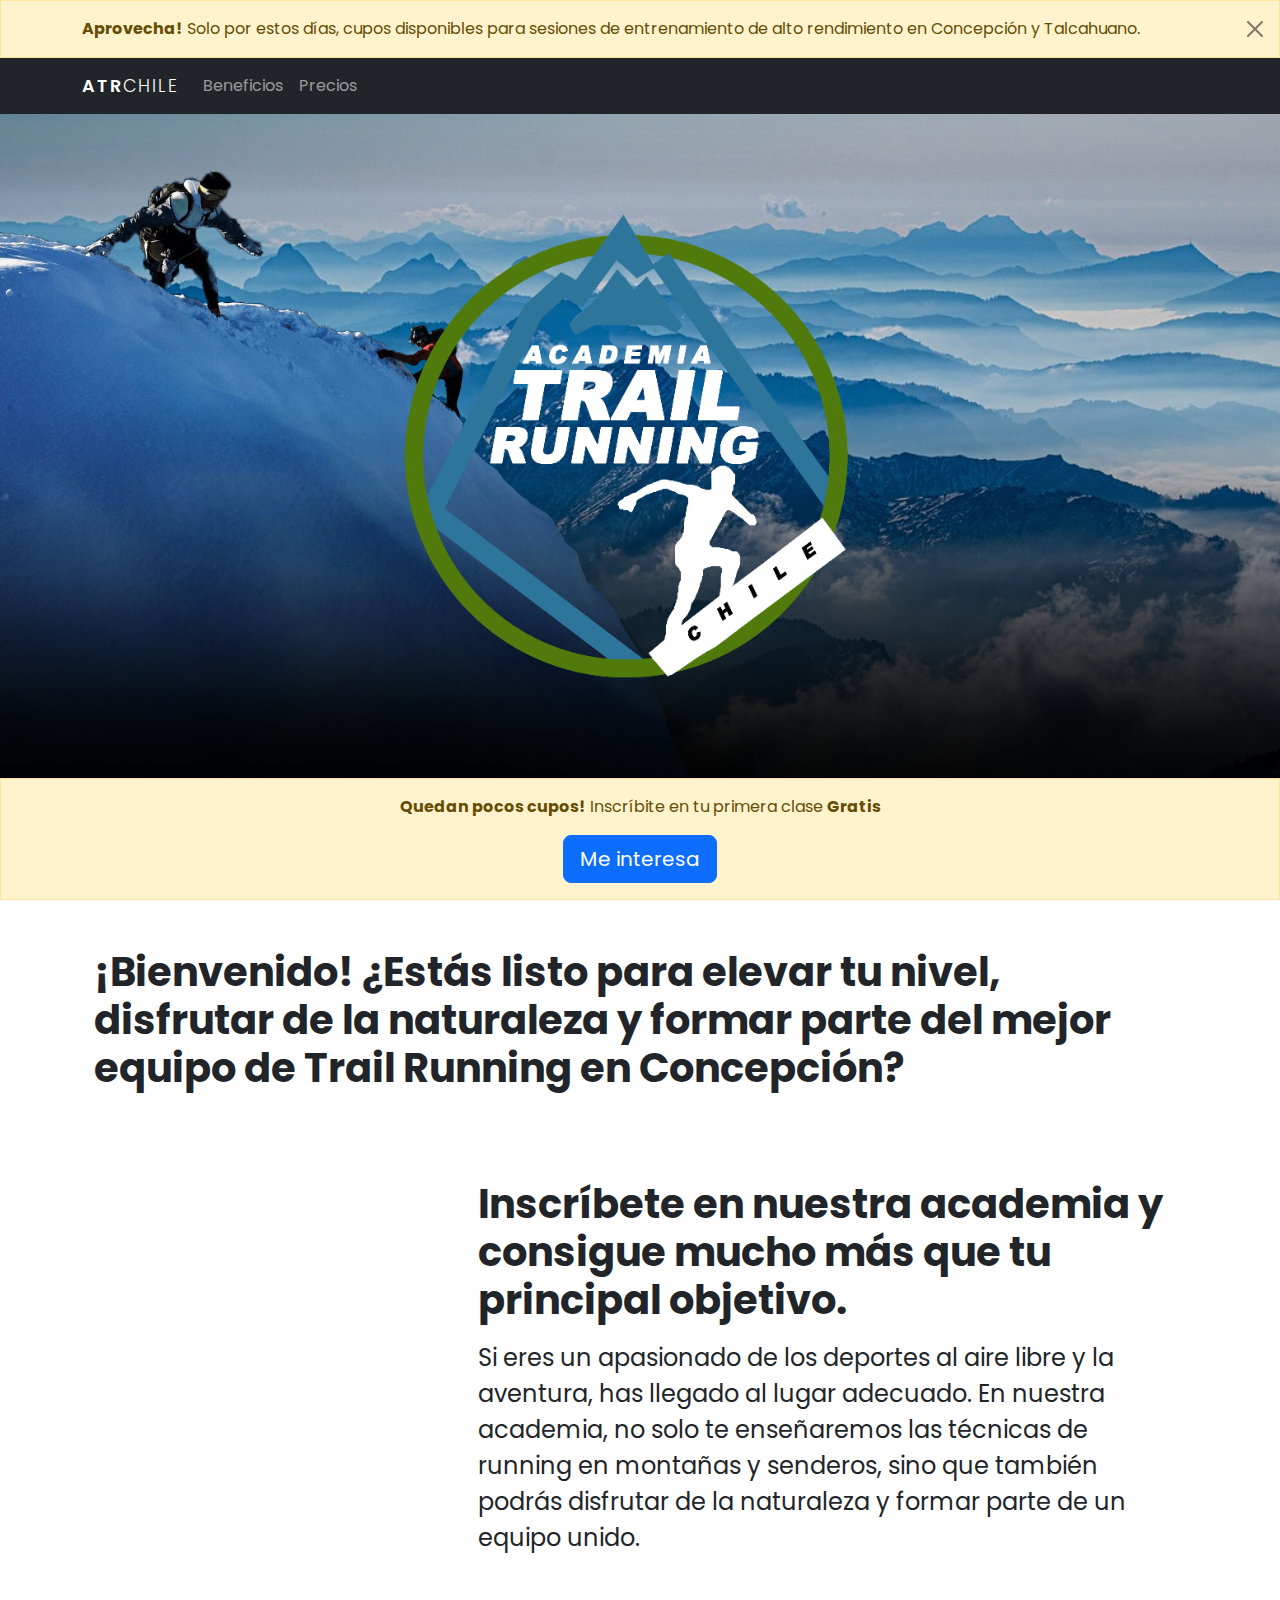
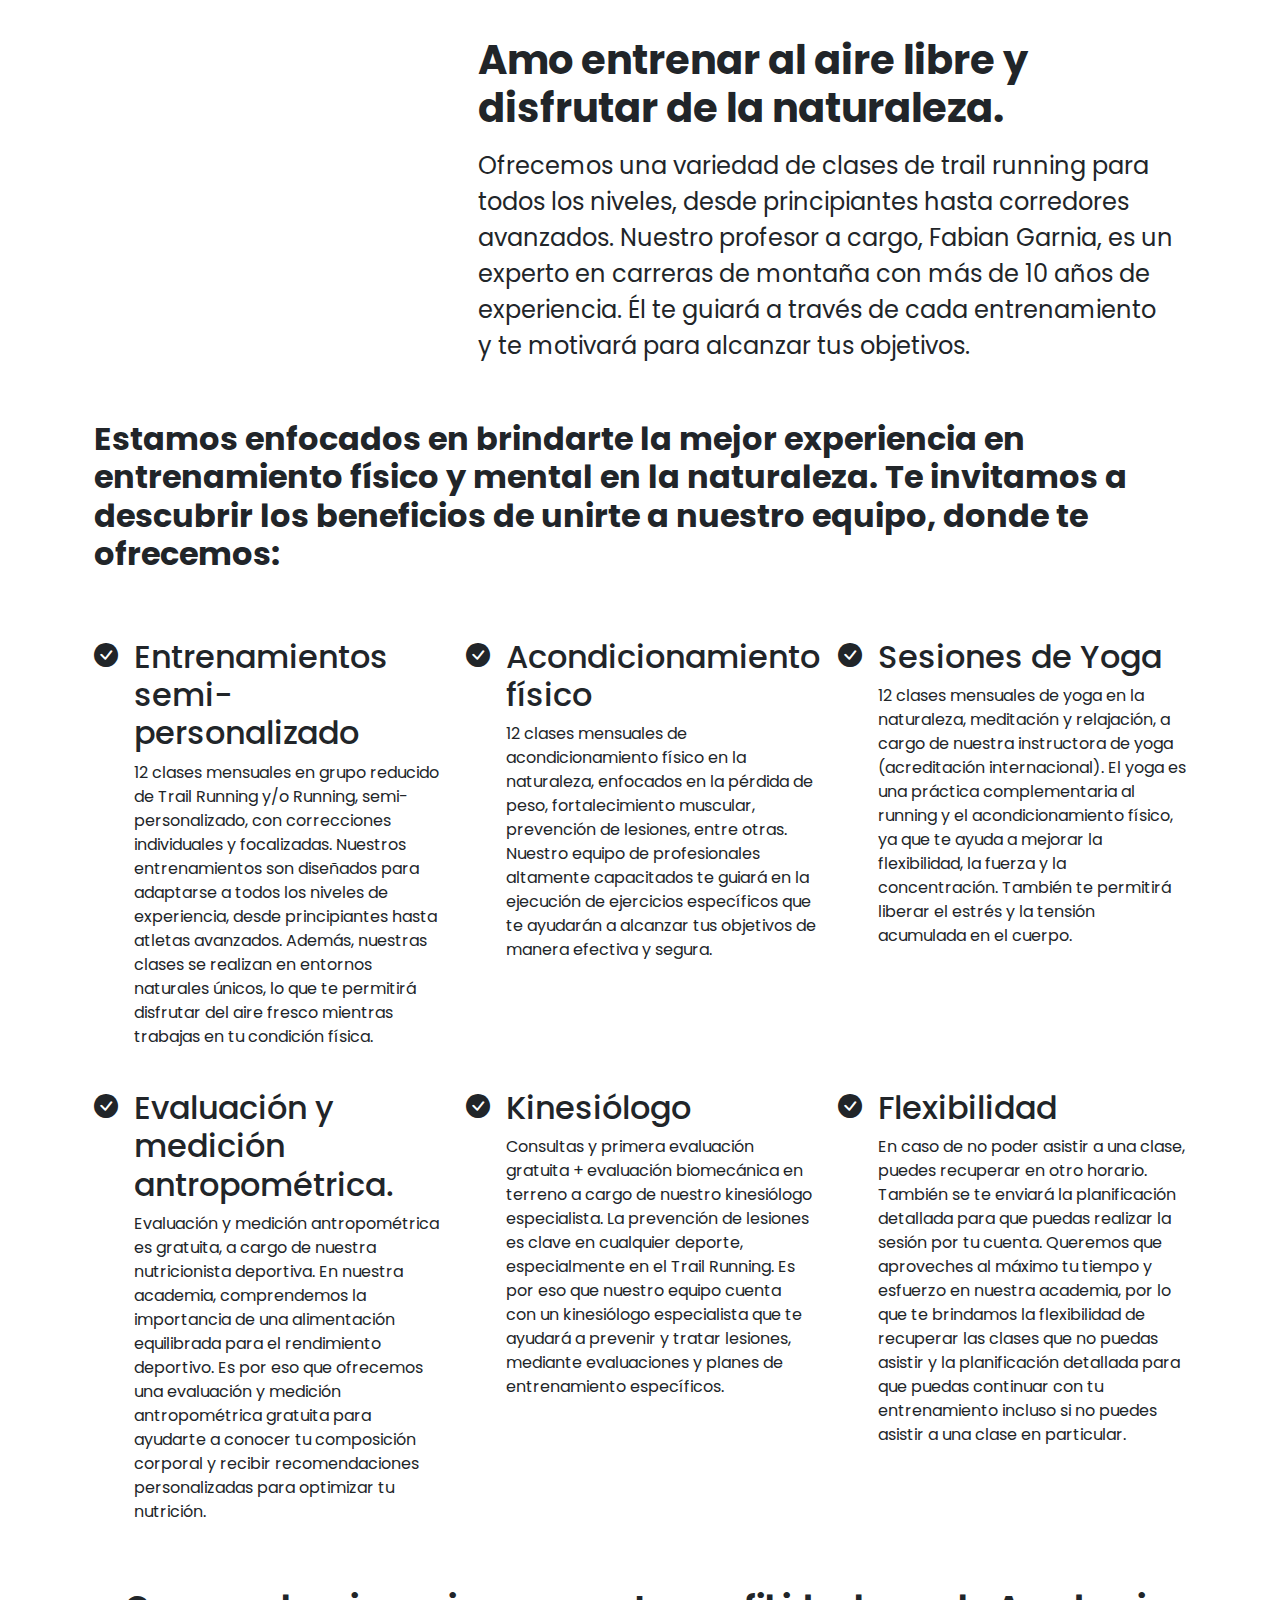
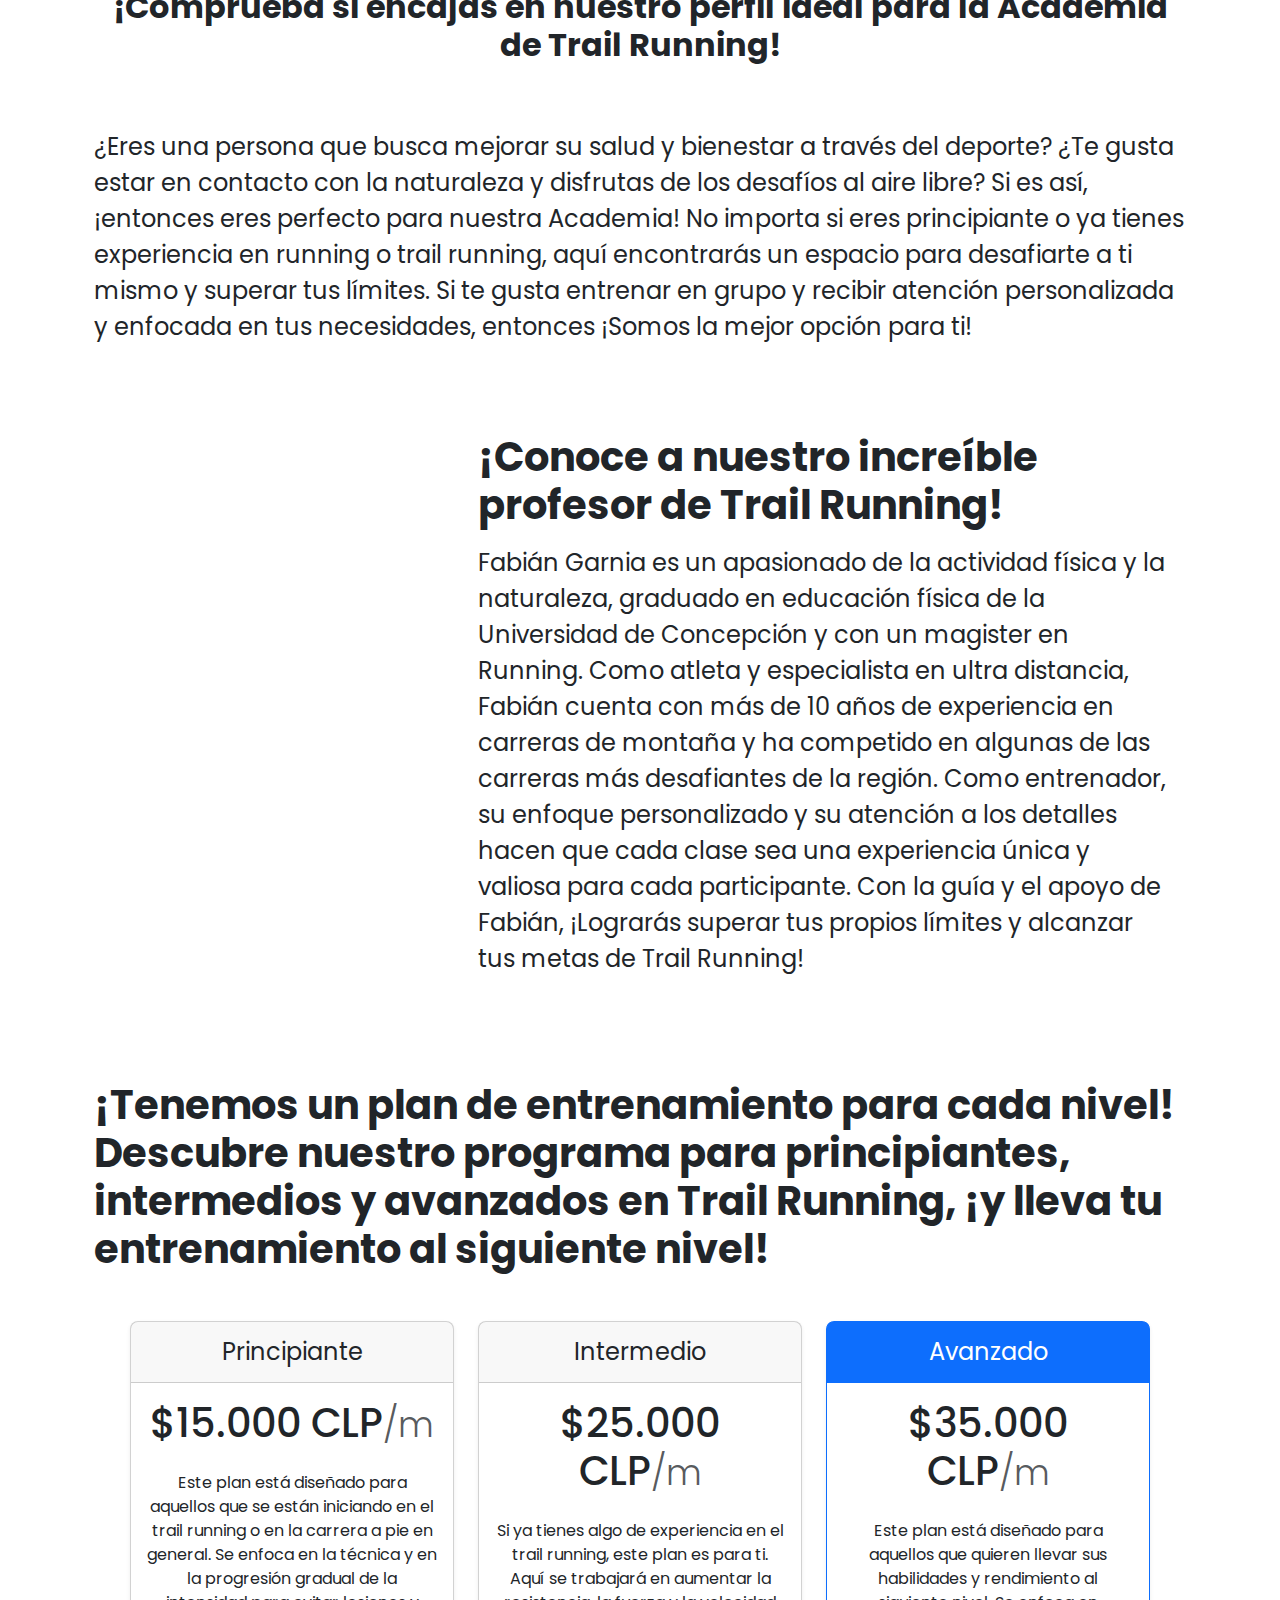
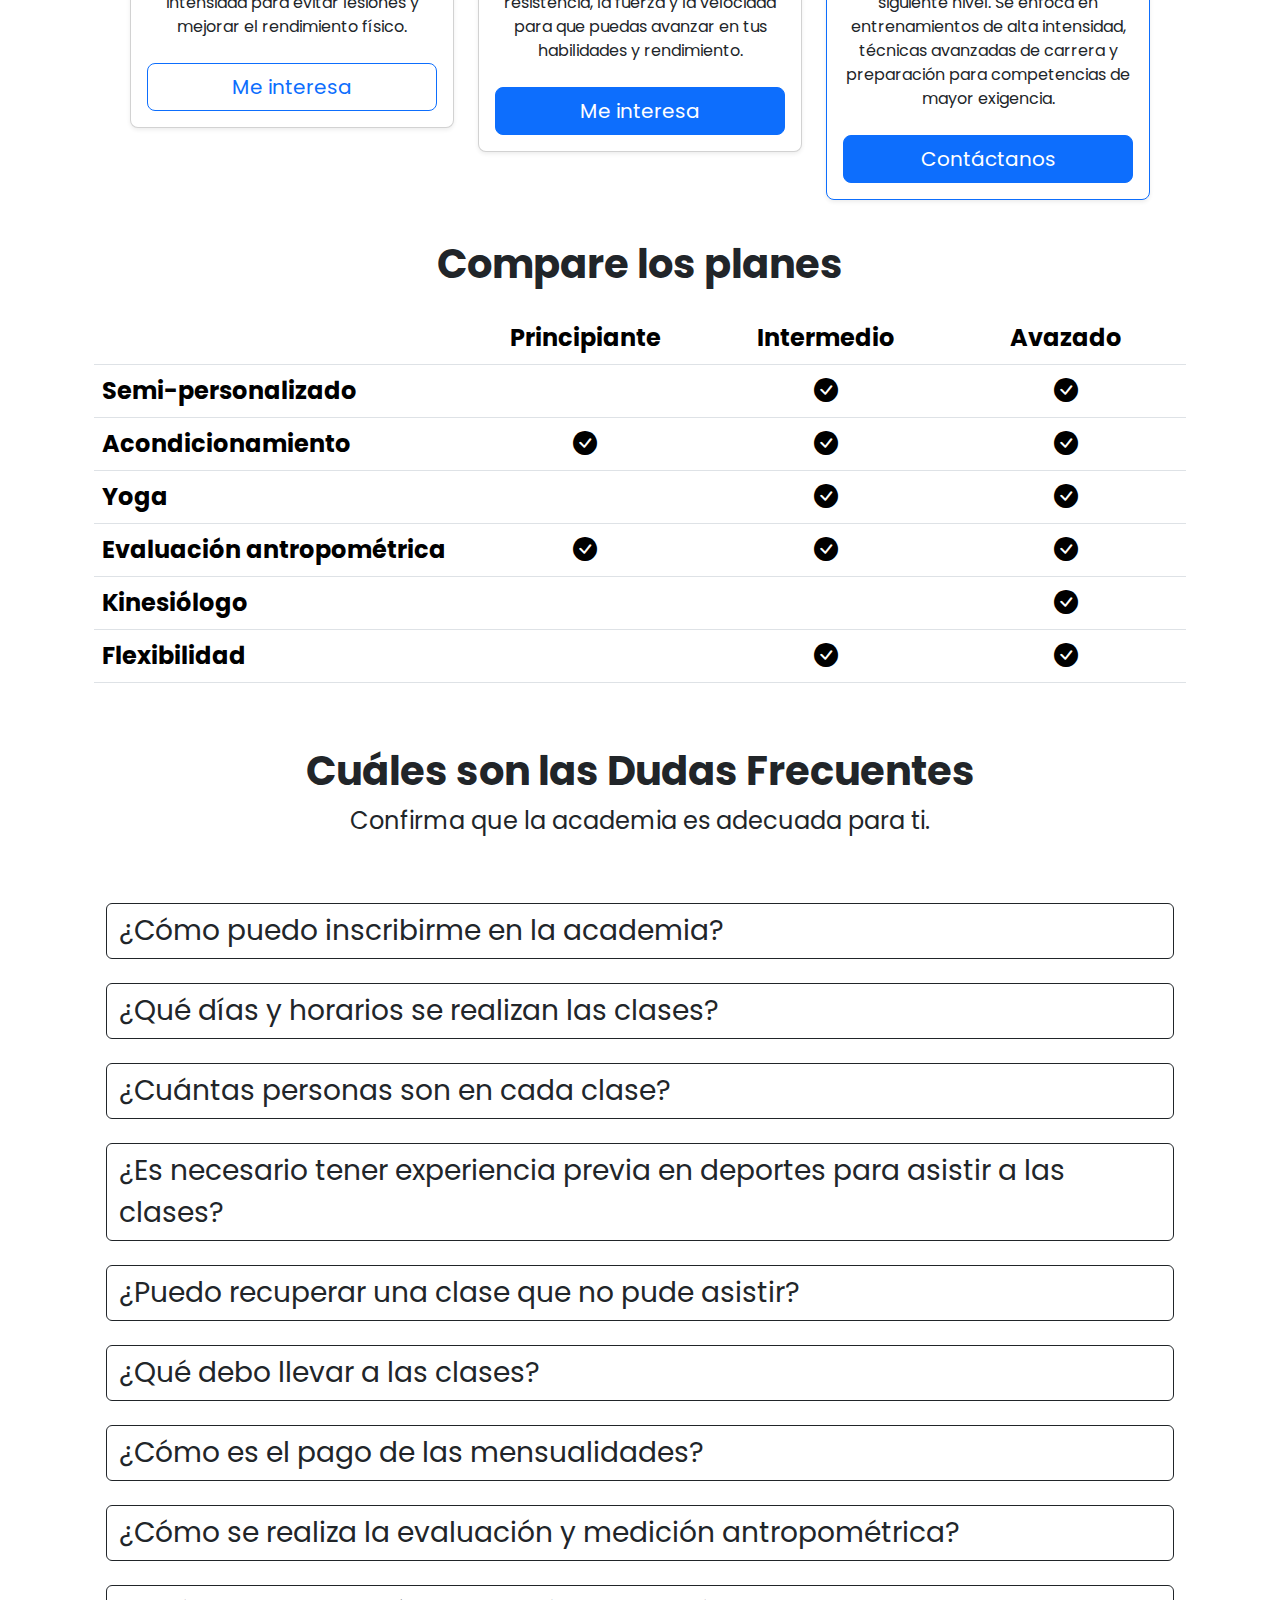
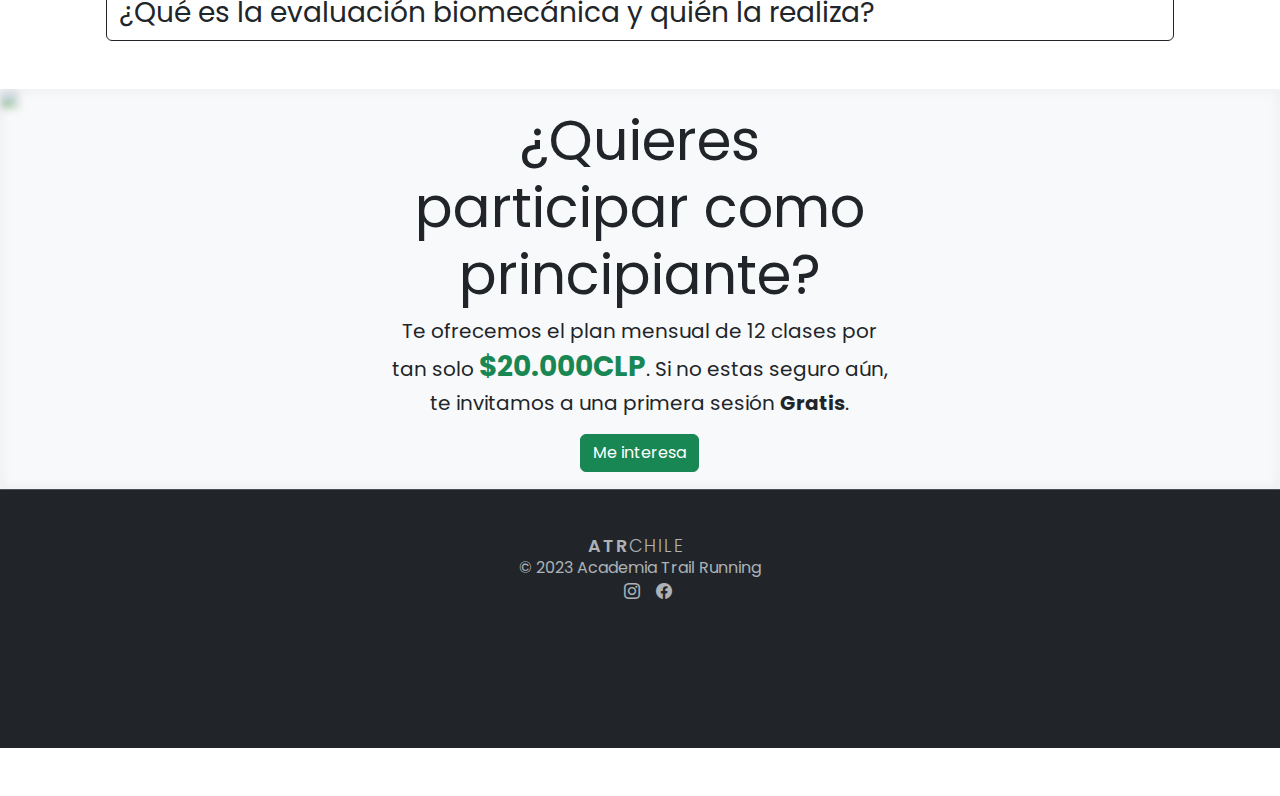
==== index.html @ ecf27f02 "done" ====
<!DOCTYPE html>
<html lang="en">
<head>
    <meta charset="UTF-8">
    <meta name="viewport" content="width=device-width, initial-scale=1.0">
    <meta http-equiv="X-UA-Compatible" content="ie=edge">
    <title>ATRChile</title>
    <link rel="icon" href="./src/assets/favicon.ico" type="image/x-icon">
    <link rel="stylesheet" href="https://cdn.jsdelivr.net/npm/bootstrap@5.3.0-alpha3/dist/css/bootstrap.min.css">
    <link rel="stylesheet" href="./src/index.css">
    <script defer src="https://cdn.jsdelivr.net/npm/bootstrap@5.3.0-alpha3/dist/js/bootstrap.bundle.min.js"></script>
    <script defer src="https://s3-us-west-2.amazonaws.com/s.cdpn.io/16327/gsap-latest-beta.min.js?r=5426"></script>
    <script defer src="https://s3-us-west-2.amazonaws.com/s.cdpn.io/16327/ScrollTrigger.min.js"></script>
    <script defer src="./src/index.js" type="module"></script>
</head>
<body >

    <div class="sticky-t z-2">
        <div class="alert alert-warning alert-dismissible mb-0 px-2 rounded-0 fade show" role="alert">
            <div class="container">
                <strong>Aprovecha!</strong> Solo por estos días, cupos disponibles para sesiones de entrenamiento de alto rendimiento en Concepción y Talcahuano.
                <strong id="counter"></strong>
                <button type="button" class="btn-close" data-bs-dismiss="alert" aria-label="Close"></button>
            </div>
        </div>
    
        <nav class="navbar navbar-expand-lg bg-dark" data-bs-theme="dark">
                <div class="container">
                  <a class="navbar-brand logo" href="#">
                    ATR<span>Chile</span>
                  </a>
                  <button class="navbar-toggler" type="button" data-bs-toggle="collapse" data-bs-target="#navbarNavAltMarkup" aria-controls="navbarNavAltMarkup" aria-expanded="false" aria-label="Toggle navigation">
                    <span class="navbar-toggler-icon"></span>
                  </button>
                  <div class="collapse navbar-collapse" id="navbarNavAltMarkup">
                    <div class="navbar-nav"> 
                      <a class="nav-link" href="#features">Beneficios</a>
                      <a class="nav-link" href="#prices">Precios</a> 
                    </div>
                  </div>
                </div>
        </nav>
    </div>
    
   
 
      <div id='hero'>
        <div class='layer-3 layer parallax'></div>
        <div class='layer-bg layer parallax' data-depth='0.10'></div>
        <div class='layer-1 layer parallax' data-depth='0.30'></div>
        <div class='layer-2 layer parallax z-1' data-depth='0.10'></div> 
      </div>

        

      <div class="container px-4 py-5">
        <h1 class="pb-2 fw-bold display-6">¡Bienvenido! ¿Estás listo para elevar tu nivel, disfrutar de la naturaleza y formar parte del mejor equipo de Trail Running en Concepción?</h1>
      </div>

 
      
        <div class="container">
            <div class="row mb-2">
                <div class="col-md-12">
                  <div class="row g-0 overflow-hidden flex-md-row mb-4 h-md-250 align-items-center">
                    <div class="col-md-4 d-flex justify-content-center">
                      <img class="w-100 " src="./assets/images/bussiness/group.png" alt="" srcset="">
                    </div>
                    <div class="col p-4 d-flex flex-column"> 
                      <h3 class="mb-3 display-6 fw-bold">Inscríbete en nuestra academia y consigue mucho más que tu principal objetivo.</h3> 
                      <p class="card-text mb-auto fs-4">
                        Si eres un apasionado de los deportes al aire libre y la aventura, has llegado al lugar adecuado. En nuestra academia, no solo te enseñaremos las técnicas de running en montañas y senderos, sino que también podrás disfrutar de la naturaleza y formar parte de un equipo unido.
                      </p>
                    </div>
                  </div>
                </div> 
            </div>
        </div>



        <div class="container">
            <div class="row mb-2">
                <div class="col-md-12">
                  <div class="row g-0 overflow-hidden flex-md-row mb-4 h-md-250 align-items-center">
                    <div class="col-md-4 d-flex justify-content-center">
                        <img class="w-100 " src="./assets/images/bussiness/grouptrain.jpeg" alt="" srcset="">
                    </div>
                    
                    <div class="col p-4 d-flex flex-column"> 
                      <h3 class="mb-3 display-6 fw-bold">Amo entrenar al aire libre y disfrutar de la naturaleza.</h3> 
                      <p class="fs-4 mb-auto">
                        Ofrecemos una variedad de clases de trail running para todos los niveles, desde principiantes hasta corredores avanzados. Nuestro profesor a cargo, Fabian Garnia, es un experto en carreras de montaña con más de 10 años de experiencia. Él te guiará a través de cada entrenamiento y te motivará para alcanzar tus objetivos.
                      </p>
                    </div>
                    
                  </div>
                </div> 
            </div>
        </div>
        


        <div class="container px-4 " id="features">
          <h2 class="pb-2 fw-bold">Estamos enfocados en brindarte la mejor experiencia en entrenamiento físico y mental en la naturaleza. Te invitamos a descubrir los beneficios de unirte a nuestro equipo, donde te ofrecemos:</h2>
          <div class="row g-4 py-5 row-cols-1 row-cols-lg-3">
            <div class="col d-flex align-items-start">
              <div class="d-inline-flex align-items-center justify-content-center fs-4 flex-shrink-0 me-3">
                <i class="bi bi-check-circle-fill"></i>
              </div>
              <div>
                <h3 class="fs-2">Entrenamientos semi-personalizado</h3>
                <p>12 clases mensuales en grupo reducido de Trail Running y/o Running, semi-personalizado, con correcciones individuales y focalizadas. Nuestros entrenamientos son diseñados para adaptarse a todos los niveles de experiencia, desde principiantes hasta atletas avanzados. Además, nuestras clases se realizan en entornos naturales únicos, lo que te permitirá disfrutar del aire fresco mientras trabajas en tu condición física.</p>
              </div>
            </div>
            <div class="col d-flex align-items-start">
              <div class="d-inline-flex align-items-center justify-content-center fs-4 flex-shrink-0 me-3">
                <i class="bi bi-check-circle-fill"></i>
              </div>
              <div>
                <h3 class="fs-2">Acondicionamiento físico</h3>
                <p>12 clases mensuales de acondicionamiento físico en la naturaleza, enfocados en la pérdida de peso, fortalecimiento muscular, prevención de lesiones, entre otras. Nuestro equipo de profesionales altamente capacitados te guiará en la ejecución de ejercicios específicos que te ayudarán a alcanzar tus objetivos de manera efectiva y segura.</p>
              </div>
            </div>
            <div class="col d-flex align-items-start">
              <div class="d-inline-flex align-items-center justify-content-center fs-4 flex-shrink-0 me-3">
                <i class="bi bi-check-circle-fill"></i>
              </div>
              <div>
                <h3 class="fs-2">Sesiones de Yoga</h3>
                <p>12 clases mensuales de yoga en la naturaleza, meditación y relajación, a cargo de nuestra instructora de yoga (acreditación internacional). El yoga es una práctica complementaria al running y el acondicionamiento físico, ya que te ayuda a mejorar la flexibilidad, la fuerza y la concentración. También te permitirá liberar el estrés y la tensión acumulada en el cuerpo.</p>
               
              </div>
            </div>


            <div class="col d-flex align-items-start">
              <div class="d-inline-flex align-items-center justify-content-center fs-4 flex-shrink-0 me-3">
                <i class="bi bi-check-circle-fill"></i>
              </div>
              <div>
                <h3 class="fs-2">Evaluación y medición antropométrica.</h3>
                <p>Evaluación y medición antropométrica es gratuita, a cargo de nuestra nutricionista deportiva. En nuestra academia, comprendemos la importancia de una alimentación equilibrada para el rendimiento deportivo. Es por eso que ofrecemos una evaluación y medición antropométrica gratuita para ayudarte a conocer tu composición corporal y recibir recomendaciones personalizadas para optimizar tu nutrición.</p>
              </div>
            </div>


            <div class="col d-flex align-items-start">
              <div class="d-inline-flex align-items-center justify-content-center fs-4 flex-shrink-0 me-3">
                <i class="bi bi-check-circle-fill"></i>
              </div>
              <div>
                <h3 class="fs-2">Kinesiólogo</h3>
                <p>Consultas y primera evaluación gratuita + evaluación biomecánica en terreno a cargo de nuestro kinesiólogo especialista. La prevención de lesiones es clave en cualquier deporte, especialmente en el Trail Running. Es por eso que nuestro equipo cuenta con un kinesiólogo especialista que te ayudará a prevenir y tratar lesiones, mediante evaluaciones y planes de entrenamiento específicos.</p>
               
              </div>
            </div>



            <div class="col d-flex align-items-start">
              <div class="d-inline-flex align-items-center justify-content-center fs-4 flex-shrink-0 me-3">
                <i class="bi bi-check-circle-fill"></i>
              </div>
              <div>
                <h3 class="fs-2">Flexibilidad</h3>
                <p>En caso de no poder asistir a una clase, puedes recuperar en otro horario. También se te enviará la planificación detallada para que puedas realizar la sesión por tu cuenta. Queremos que aproveches al máximo tu tiempo y esfuerzo en nuestra academia, por lo que te brindamos la flexibilidad de recuperar las clases que no puedas asistir y la planificación detallada para que puedas continuar con tu entrenamiento incluso si no puedes asistir a una clase en particular.</p>
               
              </div>
            </div>
          </div>
        </div>


        <div class="container px-4 ">
          <h2 class="pb-2   fw-bold text-center">¡Comprueba si encajas en nuestro perfil ideal para la Academia de Trail Running!</h2>
          <div class="row g-4 py-5 row-cols-1">
            <div class=" d-flex align-items-start">
              <div> 
                <p class="fs-4">¿Eres una persona que busca mejorar su salud y bienestar a través del deporte? ¿Te gusta estar en contacto con la naturaleza y disfrutas de los desafíos al aire libre? Si es así, ¡entonces eres perfecto para nuestra Academia!
                  No importa si eres principiante o ya tienes experiencia en running o trail running, aquí encontrarás un espacio para desafiarte a ti mismo y superar tus límites. Si te gusta entrenar en grupo y recibir atención personalizada y enfocada en tus necesidades, entonces ¡Somos la mejor opción para ti!
                </p>
              </div>
            </div>
          </div>
        </div>



        <div class="container">
          <div class="row mb-2">
              <div class="col-md-12">
                <div class="row g-0 overflow-hidden flex-md-row mb-4 h-md-250 align-items-center">
                  <div class="col-md-4 d-flex justify-content-center">
                      <img class="w-100 " src="./assets/images/bussiness/coach.png" alt="" srcset="">
                  </div>
                  
                  <div class="col p-4 d-flex flex-column"> 
                    <h3 class="mb-3 display-6 fw-bold">¡Conoce a nuestro increíble profesor de Trail Running! </h3> 
                    <p class="fs-4 mb-auto">
                      Fabián Garnia es un apasionado de la actividad física y la naturaleza, graduado en educación física de la Universidad de Concepción y con un magister en Running. Como atleta y especialista en ultra distancia, Fabián cuenta con más de 10 años de experiencia en carreras de montaña y ha competido en algunas de las carreras más desafiantes de la región. Como entrenador, su enfoque personalizado y su atención a los detalles hacen que cada clase sea una experiencia única y valiosa para cada participante. Con la guía y el apoyo de Fabián, ¡Lograrás superar tus propios límites y alcanzar tus metas de Trail Running!
                    </p>
                  </div>
                  
                </div>
              </div> 
          </div>
      </div>

 
      <div class="container px-4 py-5" id="prices">
        <span class="pb-2 fw-bold display-6">¡Tenemos un plan de entrenamiento para cada nivel! Descubre nuestro programa para principiantes, intermedios y avanzados en Trail Running, ¡y lleva tu entrenamiento al siguiente nivel!</span>
      </div>


      <div class="container" >
        <div class="row row-cols-1 row-cols-md-3 mb-3 px-5 text-center">
          <div class="col">
            <div class="card mb-4 rounded-3 shadow-sm">
              <div class="card-header py-3">
                <h4 class="my-0 fw-normal">Principiante</h4>
              </div>
              <div class="card-body">
                <h1 class="card-title pricing-card-title">$15.000 CLP<small class="text-body-secondary fw-light">/m</small></h1>
                <span class="d-block my-4">Este plan está diseñado para aquellos que se están iniciando en el trail running o en la carrera a pie en general. Se enfoca en la técnica y en la progresión gradual de la intensidad para evitar lesiones y mejorar el rendimiento físico.</span>
                <button type="button" class="w-100 btn btn-lg btn-outline-primary">Me interesa</button>
              </div>
            </div>
          </div>
          <div class="col">
            <div class="card mb-4 rounded-3 shadow-sm">
              <div class="card-header py-3">
                <h4 class="my-0 fw-normal">Intermedio</h4>
              </div>
              <div class="card-body">
                <h1 class="card-title pricing-card-title">$25.000 CLP<small class="text-body-secondary fw-light">/m</small></h1>
                <span class="d-block my-4">Si ya tienes algo de experiencia en el trail running, este plan es para ti. Aquí se trabajará en aumentar la resistencia, la fuerza y la velocidad para que puedas avanzar en tus habilidades y rendimiento.</span>
                <button type="button" class="w-100 btn btn-lg btn-primary">Me interesa</button>
              </div>
            </div>
          </div>
          <div class="col">
            <div class="card mb-4 rounded-3 shadow-sm border-primary">
              <div class="card-header py-3 text-bg-primary border-primary">
                <h4 class="my-0 fw-normal">Avanzado</h4>
              </div>
              <div class="card-body">
                <h1 class="card-title pricing-card-title">$35.000 CLP<small class="text-body-secondary fw-light">/m</small></h1>
                <span class="d-block my-4"> Este plan está diseñado para aquellos que quieren llevar sus habilidades y rendimiento al siguiente nivel. Se enfoca en entrenamientos de alta intensidad, técnicas avanzadas de carrera y preparación para competencias de mayor exigencia.</span>
                <button type="button" class="w-100 btn btn-lg btn-primary">Contáctanos</button>
              </div>
            </div>
          </div>
        </div>
      </div>

     
    
      <div class="container">
        <h2 class="display-6 text-center fw-bold mb-4">Compare los planes</h2>
        <div class="fs-4 table-responsive container">
    
          <table class="table text-center px-5">
            <thead>
              <tr>
                <th style="width: 34%;"></th>
                <th style="width: 22%;">Principiante</th>
                <th style="width: 22%;">Intermedio</th>
                <th style="width: 22%;">Avazado</th>
              </tr>
            </thead>
            <tbody>
              <tr>
                <th scope="row" class="text-start">Semi-personalizado</th>
                <td></i></td>
                <td><i class="bi bi-check-circle-fill"></i></td>
                <td><i class="bi bi-check-circle-fill"></i></td>
              </tr>
              <tr>
                <th scope="row" class="text-start">Acondicionamiento</th>
                <td><i class="bi bi-check-circle-fill"></i></td>
                <td><i class="bi bi-check-circle-fill"></i></td>
                <td><i class="bi bi-check-circle-fill"></i></td>
              </tr>
            </tbody>
    
            <tbody>
              
              <tr>
                <th scope="row" class="text-start">Yoga</th>
                <td></td>
                <td><i class="bi bi-check-circle-fill"></i></td>
                <td><i class="bi bi-check-circle-fill"></i></td>
              </tr>
              <tr>
                <th scope="row" class="text-start">Evaluación antropométrica</th>
                <td><i class="bi bi-check-circle-fill"></i></td>
                <td><i class="bi bi-check-circle-fill"></i></td>
                <td><i class="bi bi-check-circle-fill"></i></td>
              </tr>
              <tr>
                <th scope="row" class="text-start">Kinesiólogo</th>
                <td></td>
                <td></td>
                <td><i class="bi bi-check-circle-fill"></i></td>
              </tr>
              <tr>
                <th scope="row" class="text-start">Flexibilidad</th>
                <td></td>
                <td><i class="bi bi-check-circle-fill"></i></td>
                <td><i class="bi bi-check-circle-fill"></i></td>
              </tr>
            </tbody>
          </table>
        </div>
       
      </div>



      <div class="container px-4 py-5">
        <span class="d-block text-center pb-2 fw-bold display-6">Cuáles son las Dudas Frecuentes</span>
        <p class="d-block text-center fs-4">Confirma que la academia es adecuada para ti.</p>
      </div>

      <div class="container mb-5">

        <div class="qa px-4 mb-4">
          <button type="button" class="btn w-100 text-start button btn-outline-dark fs-3" data-bs-toggle="collapse" data-bs-target="#a1" aria-expanded="false" aria-controls="a1">
            ¿Cómo puedo inscribirme en la academia?
          </button>
          
          <div class="collapse" id="a1">
            <div class="card card-body fs-4">
              Puedes inscribirte en la academia a través de nuestro sitio web o visitando cualquiera de nuestras sedes en Concepción o Talcahuano.          </div>
          </div>
        </div>

        <div class="qa px-4 mb-4">
          <button type="button" class="btn w-100 text-start button btn-outline-dark fs-3" data-bs-toggle="collapse" data-bs-target="#a2" aria-expanded="false" aria-controls="a2">
            ¿Qué días y horarios se realizan las clases?
          </button>
          
          <div class="collapse" id="a2">
            <div class="card card-body fs-4">
              Las clases se realizan de lunes a sábado, en horarios tanto matutinos como vespertinos. Te invitamos a revisar nuestro calendario de clases para que puedas escoger los horarios que más se acomoden a tus necesidades.
            </div>
          </div>
        </div>


        <div class="qa px-4 mb-4">
          <button type="button" class="btn w-100 text-start button btn-outline-dark fs-3" data-bs-toggle="collapse" data-bs-target="#a3" aria-expanded="false" aria-controls="a3">
            ¿Cuántas personas son en cada clase?
          </button>
          
          <div class="collapse" id="a3">
            <div class="card card-body fs-4">
              Las clases son en grupos reducidos para garantizar un seguimiento personalizado y enfocado en tus necesidades. En Trail Running y Running, la cantidad máxima de participantes es de 15 personas, mientras que en Yoga son de 10 personas.
            </div>
          </div>
        </div>


        <div class="qa px-4 mb-4">
          <button type="button" class="btn w-100 text-start button btn-outline-dark fs-3" data-bs-toggle="collapse" data-bs-target="#a4" aria-expanded="false" aria-controls="a4">
            ¿Es necesario tener experiencia previa en deportes para asistir a las clases?
          </button>
          
          <div class="collapse" id="a4">
            <div class="card card-body fs-4">
              No es necesario tener experiencia previa en deportes para asistir a nuestras clases. Contamos con planes para principiantes, intermedios y avanzados, por lo que podrás elegir el que más se ajuste a tus necesidades.
            </div>
          </div>
        </div>


        <div class="qa px-4 mb-4">
          <button type="button" class="btn w-100 text-start button btn-outline-dark fs-3" data-bs-toggle="collapse" data-bs-target="#a5" aria-expanded="false" aria-controls="a5">
            ¿Puedo recuperar una clase que no pude asistir?
          </button>
          
          <div class="collapse" id="a5">
            <div class="card card-body fs-4">
              Sí, si no puedes asistir a una clase, puedes recuperarla en otro horario o día. Además, te enviaremos la planificación detallada para que puedas realizar la sesión por tu cuenta.
            </div>
          </div>
        </div>

        <div class="qa px-4 mb-4">
          <button type="button" class="btn w-100 text-start button btn-outline-dark fs-3" data-bs-toggle="collapse" data-bs-target="#a6" aria-expanded="false" aria-controls="a6">
            ¿Qué debo llevar a las clases?
          </button>
          
          <div class="collapse" id="a6">
            <div class="card card-body fs-4">
              Debes llevar ropa cómoda y adecuada para hacer deporte, zapatillas de running o trail running, una botella de agua y una toalla. En caso de las clases de Yoga, también debes traer una esterilla.
            </div>
          </div>
        </div>

        <div class="qa px-4 mb-4">
          <button type="button" class="btn w-100 text-start button btn-outline-dark fs-3" data-bs-toggle="collapse" data-bs-target="#a7" aria-expanded="false" aria-controls="a7">
            ¿Cómo es el pago de las mensualidades?
          </button>
          
          <div class="collapse" id="a7">
            <div class="card card-body fs-4">
              El pago de las mensualidades se realiza a través de transferencia electrónica o en nuestras sedes con tarjeta de crédito o débito.
            </div>
          </div>
        </div>

        <div class="qa px-4 mb-4">
          <button type="button" class="btn w-100 text-start button btn-outline-dark fs-3" data-bs-toggle="collapse" data-bs-target="#a8" aria-expanded="false" aria-controls="a8">
            ¿Cómo se realiza la evaluación y medición antropométrica?
          </button>
          
          <div class="collapse" id="a8">
            <div class="card card-body fs-4">
              La primera evaluación y medición antropométrica es gratuita y es realizada por nuestra nutricionista deportiva. Se toman medidas de peso, estatura, índice de masa corporal, porcentaje de grasa corporal, entre otras.
            </div>
          </div>
        </div>

        <div class="qa px-4 mb-4">
          <button type="button" class="btn w-100 text-start button btn-outline-dark fs-3" data-bs-toggle="collapse" data-bs-target="#a9" aria-expanded="false" aria-controls="a9">
            ¿Qué es la evaluación biomecánica y quién la realiza?
          </button>
          
          <div class="collapse" id="a9">
            <div class="card card-body fs-4">
              La evaluación biomecánica es una evaluación en terreno a cargo de nuestro kinesiólogo especialista para detectar problemas de postura o lesiones musculares. La primera evaluación es gratuita.
            </div>
          </div>
        </div>
      </div>
  





    <div class="position-relative overflow-hidden mb-0 text-center bg-body-tertiary d-flex justify-content-center align-items-center">
        <div class="col-md-5 position-absolute z-1">
          <div class="container">
              <h1 class="display-4 fw-normal">¿Quieres participar como principiante?</h1>
              <p class="lead fw-normal">Te ofrecemos el plan mensual de 12 clases por tan solo <strong class="text-success fs-3">$20.000CLP</strong>. Si no estas seguro aún, te invitamos a una primera sesión <strong>Gratis</strong>.</p>
              <a class="btn btn-success" href="#">Me interesa</a>
          </div>
        </div>
        <img class="img-banner-1" src="./assets/images/bussiness/subscribe.jpg" alt="" />
    </div>



      <footer class="d-flex mt-0 mb-5 p-5  border-top bg-dark" data-bs-theme="dark">
            <div class="container mb-5 d-flex flex-column justify-content-center align-items-center">
                <div class="col-md-12  d-flex flex-column text-center justify-content-center align-items-center">
                  <a href="/" class="mb-3 me-2 mb-md-0 logo text-body-secondary text-decoration-none lh-1">
                    ATR<span>Chile</span>
                  </a>
                  <span class="mb-3 mb-md-0 text-body-secondary">© 2023 Academia Trail Running</span>
                </div>
            
                <ul class="nav mb-5 col-md-12 list-unstyled text-center d-flex justify-content-center">
                  <li class="ms-3"><a class="text-body-secondary" href="#"><i class="bi bi-instagram"></i></a></li>
                  <li class="ms-3"><a class="text-body-secondary" href="#"><i class="bi bi-facebook"></i></a></li>
                </ul>
            </div>
      </footer>

      <div class="z-2 alert alert-warning alert-dismissible mb-0 px-2 rounded-0 sticky-b fade show" role="alert">
            <div class="container d-flex flex-column align-items-center">
                <p class="text-center">
                  <strong>Quedan pocos cupos!</strong> Inscríbite en tu primera clase <strong>Gratis</strong>
                </p>
                <button class="btn btn-primary btn-lg w-fit" type="button">Me interesa</button>
            </div>
      </div>
    
</body>

</html>
---- src/index.css ----
@import url("https://fonts.googleapis.com/css2?family=Poppins:wght@300;400;600&display=swap");
@import url("https://cdn.jsdelivr.net/npm/bootstrap-icons@1.3.0/font/bootstrap-icons.css");

@import "./assets/css/settings.css";

@import "./assets/css/nav.css";
@import "./assets/css/logo.css";
@import "./assets/css/sticky.css";
@import "./assets/css/banner.css";
@import "./assets/css/alert.css"; 
@import "./assets/css/myHero.css";

 
body {
  font-family: "Poppins", sans-serif;
}
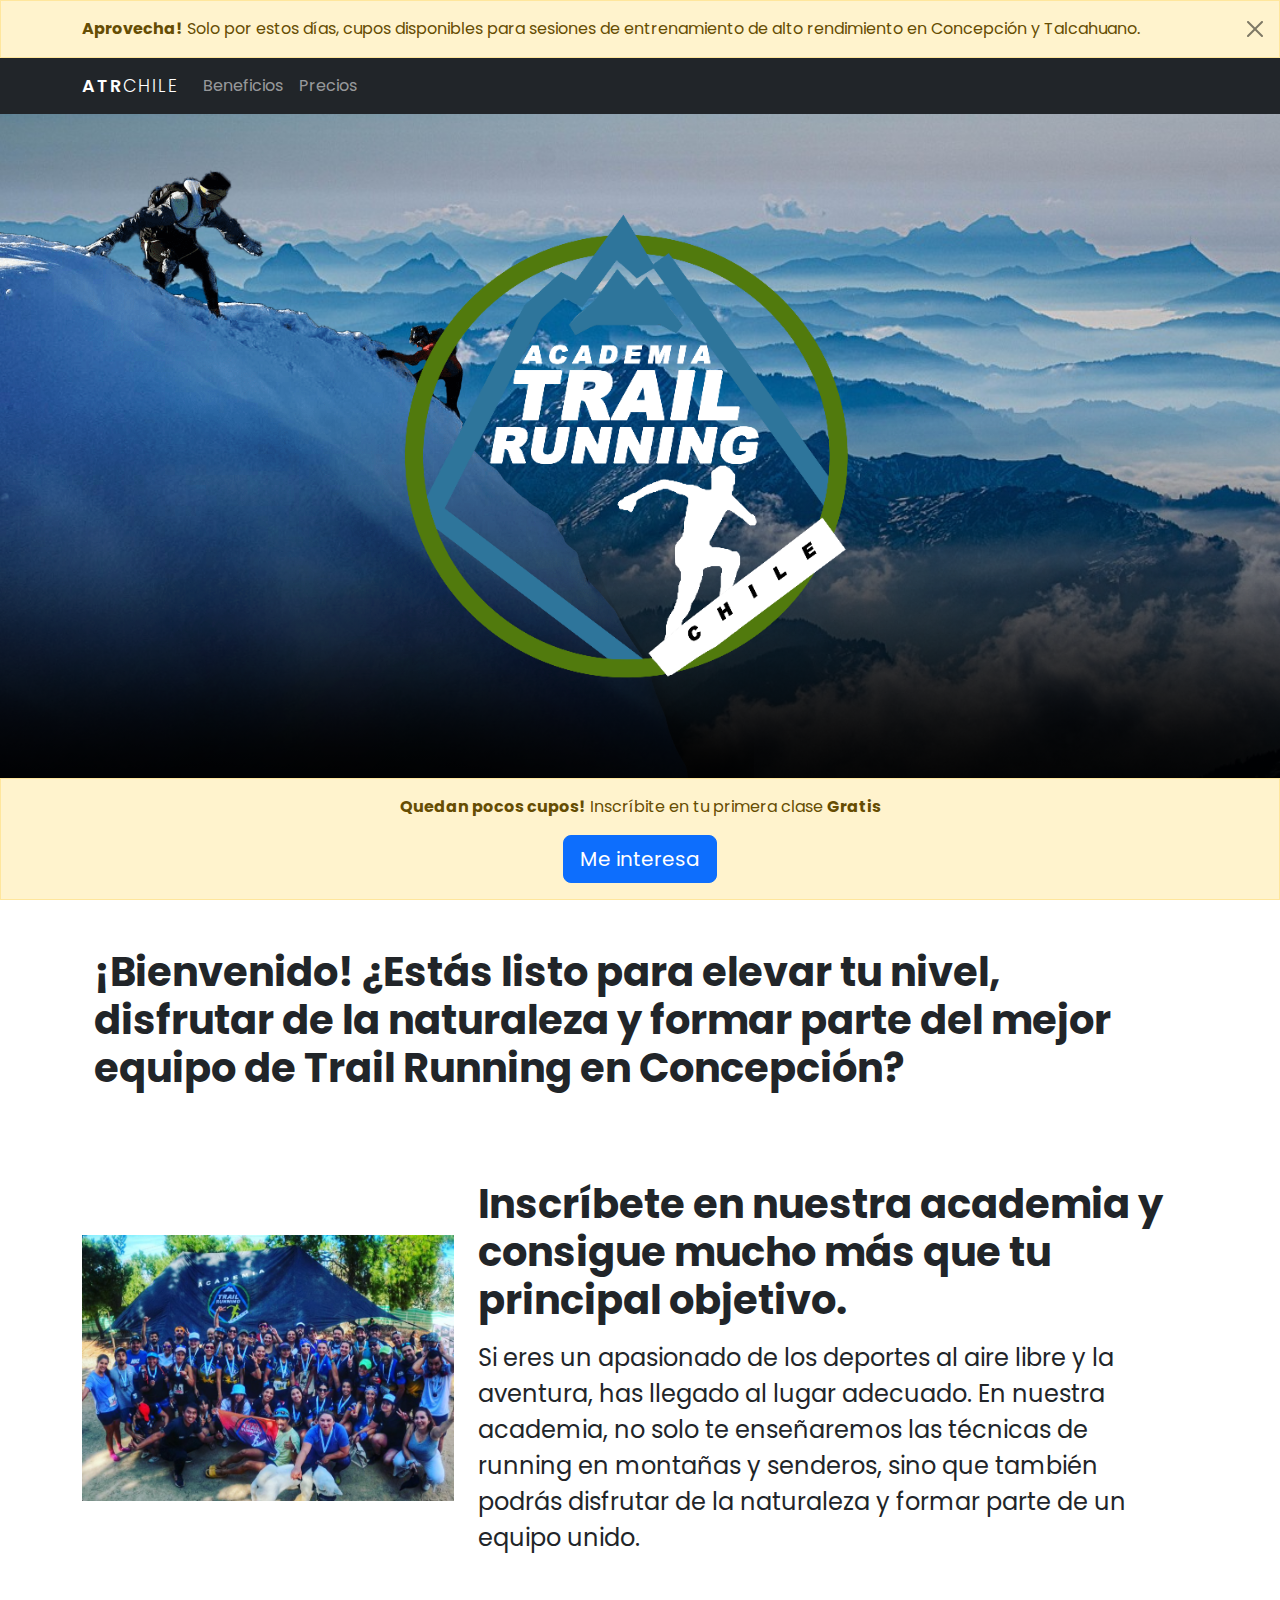
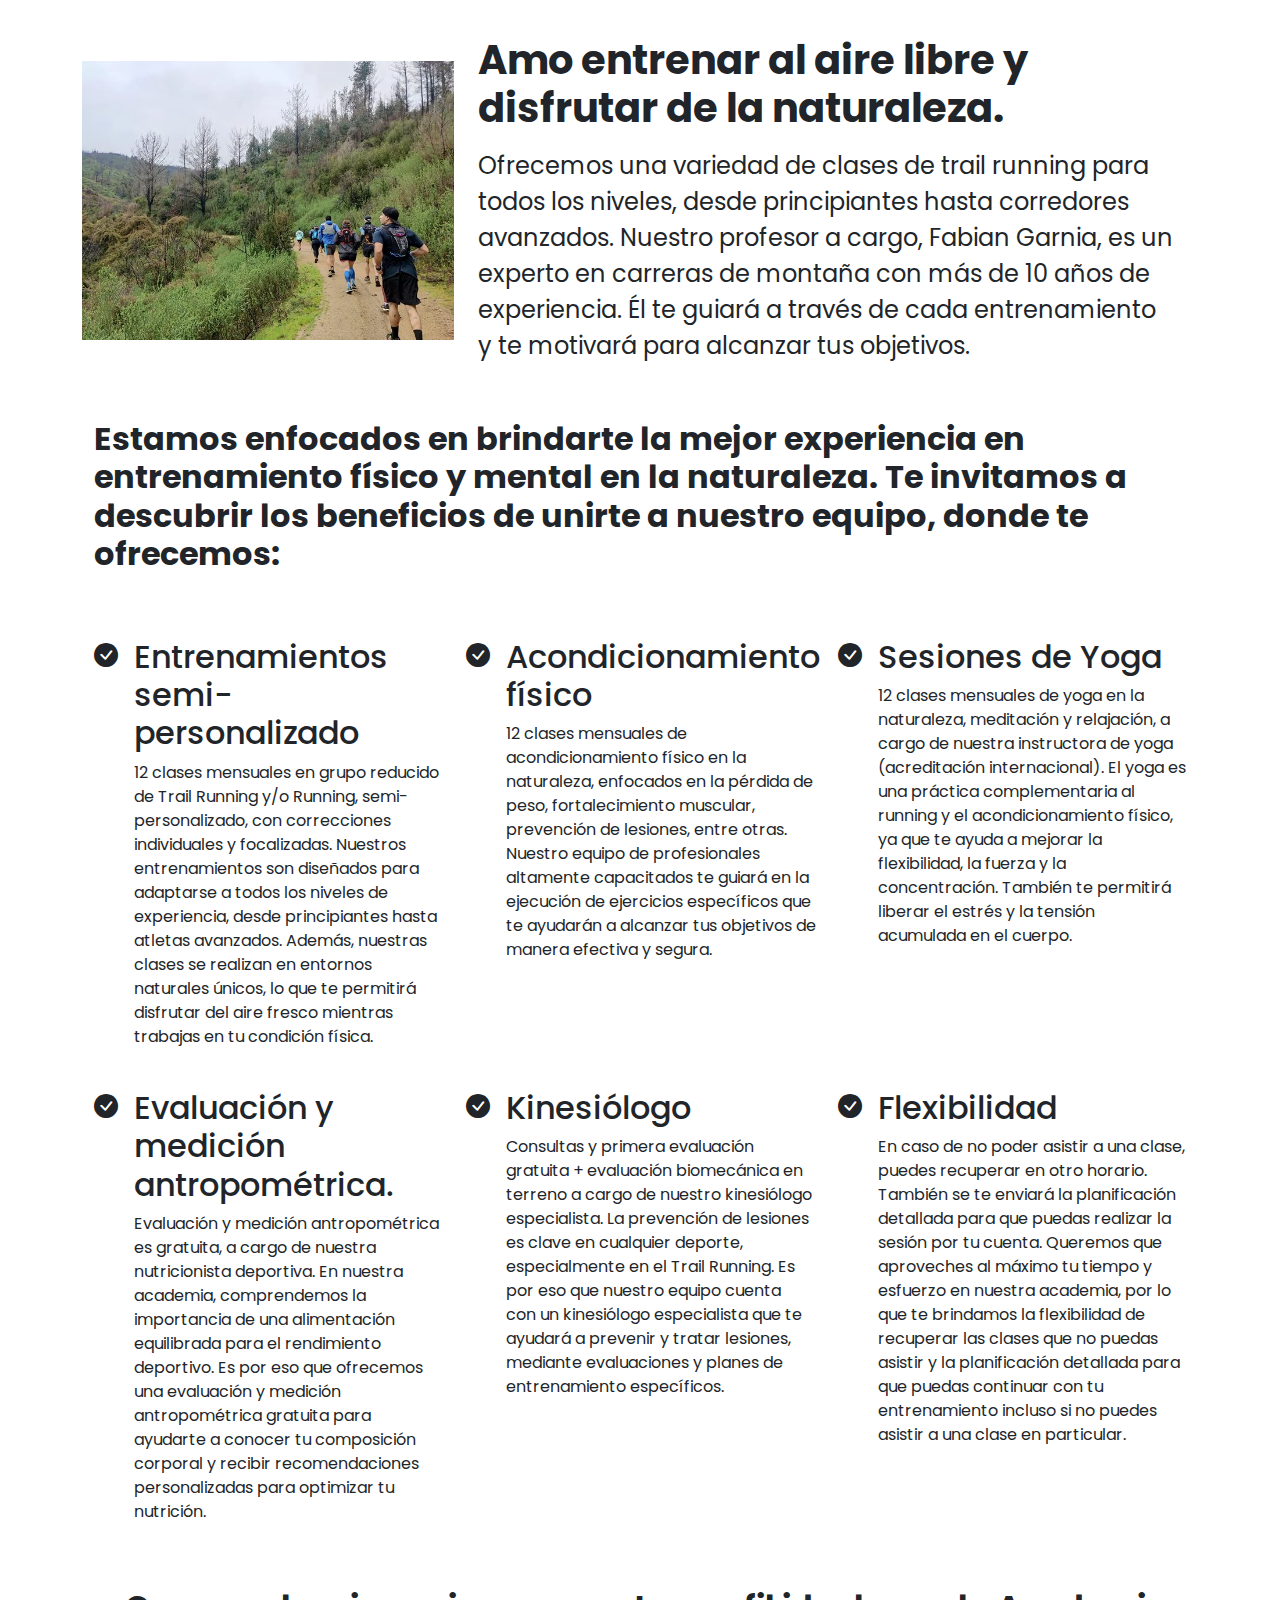
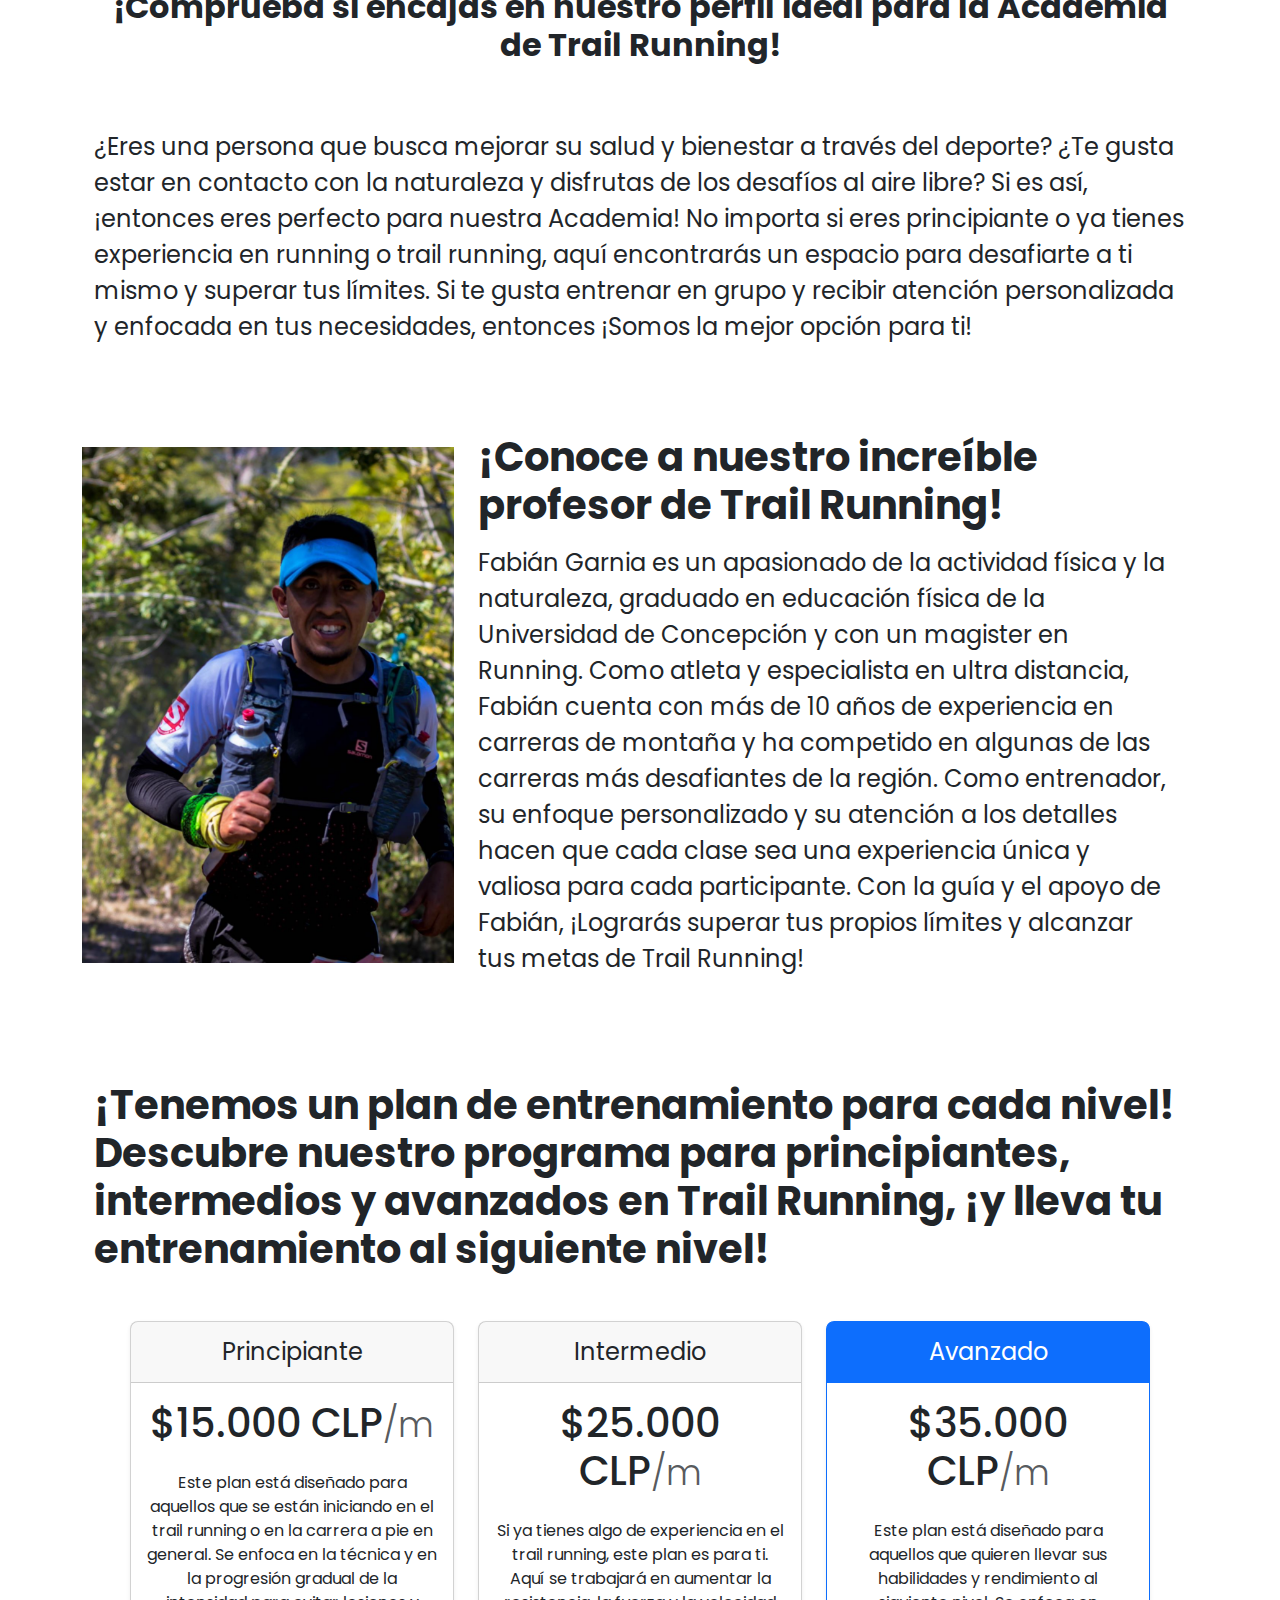
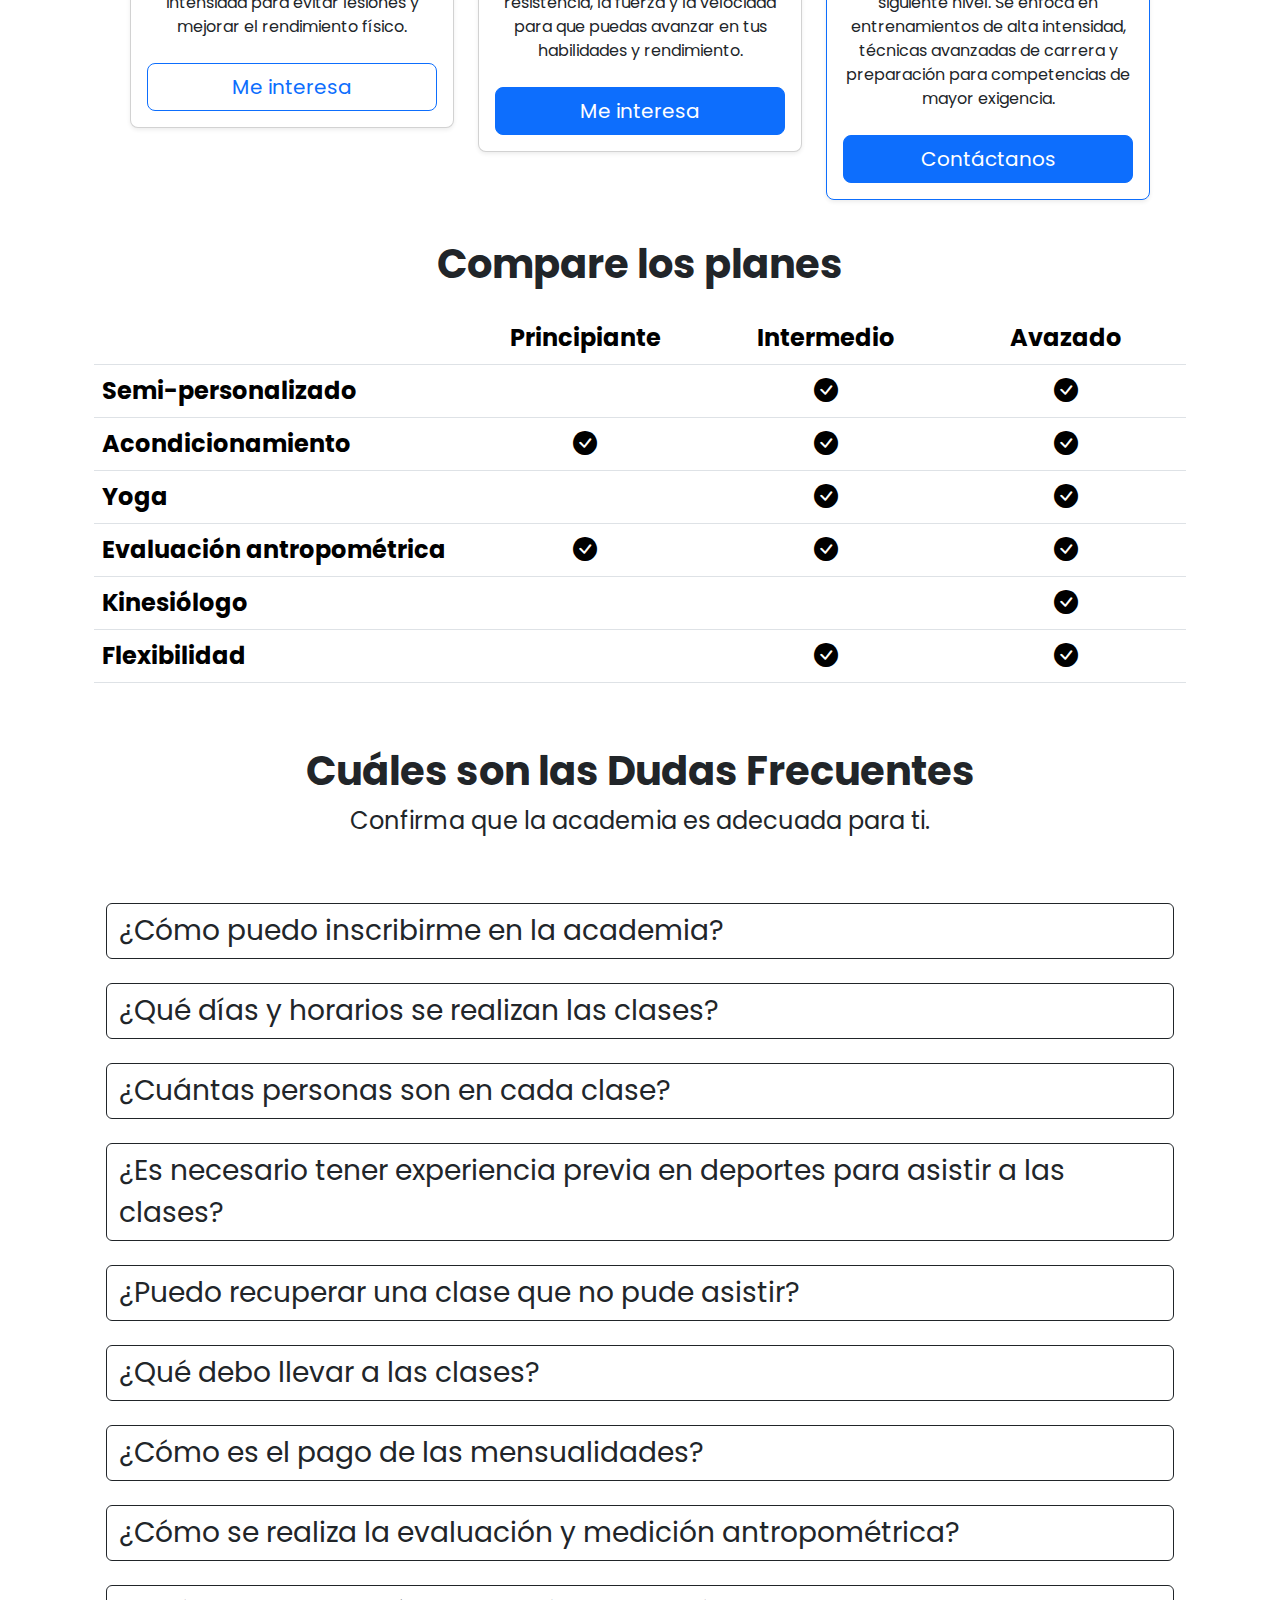
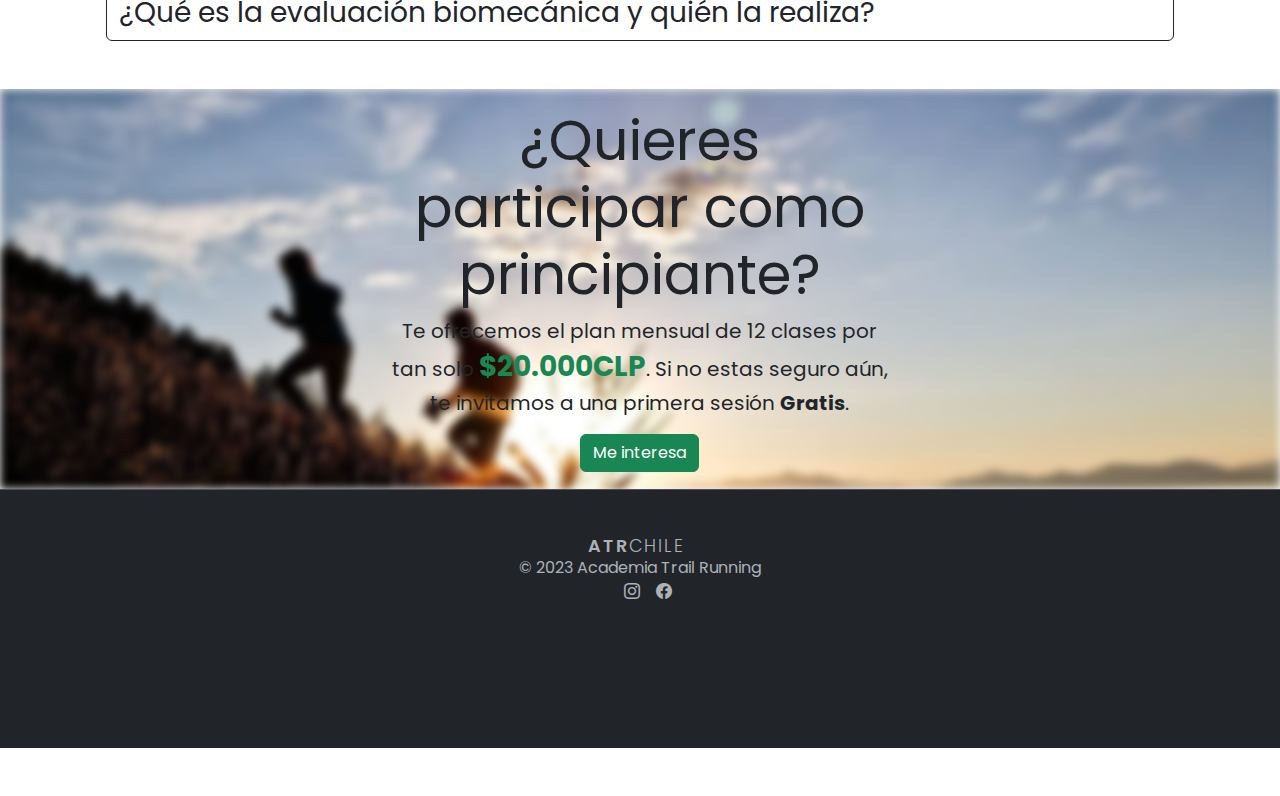
==== commit 480b7930: "images" ====
--- a/index.html
+++ b/index.html
@@ -64,7 +64,7 @@
                 <div class="col-md-12">
                   <div class="row g-0 overflow-hidden flex-md-row mb-4 h-md-250 align-items-center">
                     <div class="col-md-4 d-flex justify-content-center">
-                      <img class="w-100 " src="./assets/images/bussiness/group.png" alt="" srcset="">
+                      <img class="w-100 " src="./src/assets/images/bussiness/group.png" alt="" srcset="">
                     </div>
                     <div class="col p-4 d-flex flex-column"> 
                       <h3 class="mb-3 display-6 fw-bold">Inscríbete en nuestra academia y consigue mucho más que tu principal objetivo.</h3> 
@@ -84,7 +84,7 @@
                 <div class="col-md-12">
                   <div class="row g-0 overflow-hidden flex-md-row mb-4 h-md-250 align-items-center">
                     <div class="col-md-4 d-flex justify-content-center">
-                        <img class="w-100 " src="./assets/images/bussiness/grouptrain.jpeg" alt="" srcset="">
+                        <img class="w-100 " src="./src/assets/images/bussiness/grouptrain.jpeg" alt="" srcset="">
                     </div>
                     
                     <div class="col p-4 d-flex flex-column"> 
@@ -192,7 +192,7 @@
               <div class="col-md-12">
                 <div class="row g-0 overflow-hidden flex-md-row mb-4 h-md-250 align-items-center">
                   <div class="col-md-4 d-flex justify-content-center">
-                      <img class="w-100 " src="./assets/images/bussiness/coach.png" alt="" srcset="">
+                      <img class="w-100 " src="./src/assets/images/bussiness/coach.png" alt="" srcset="">
                   </div>
                   
                   <div class="col p-4 d-flex flex-column"> 
@@ -449,7 +449,7 @@
               <a class="btn btn-success" href="#">Me interesa</a>
           </div>
         </div>
-        <img class="img-banner-1" src="./assets/images/bussiness/subscribe.jpg" alt="" />
+        <img class="img-banner-1" src="./src/assets/images/bussiness/subscribe.jpg" alt="" />
     </div>
 
 
